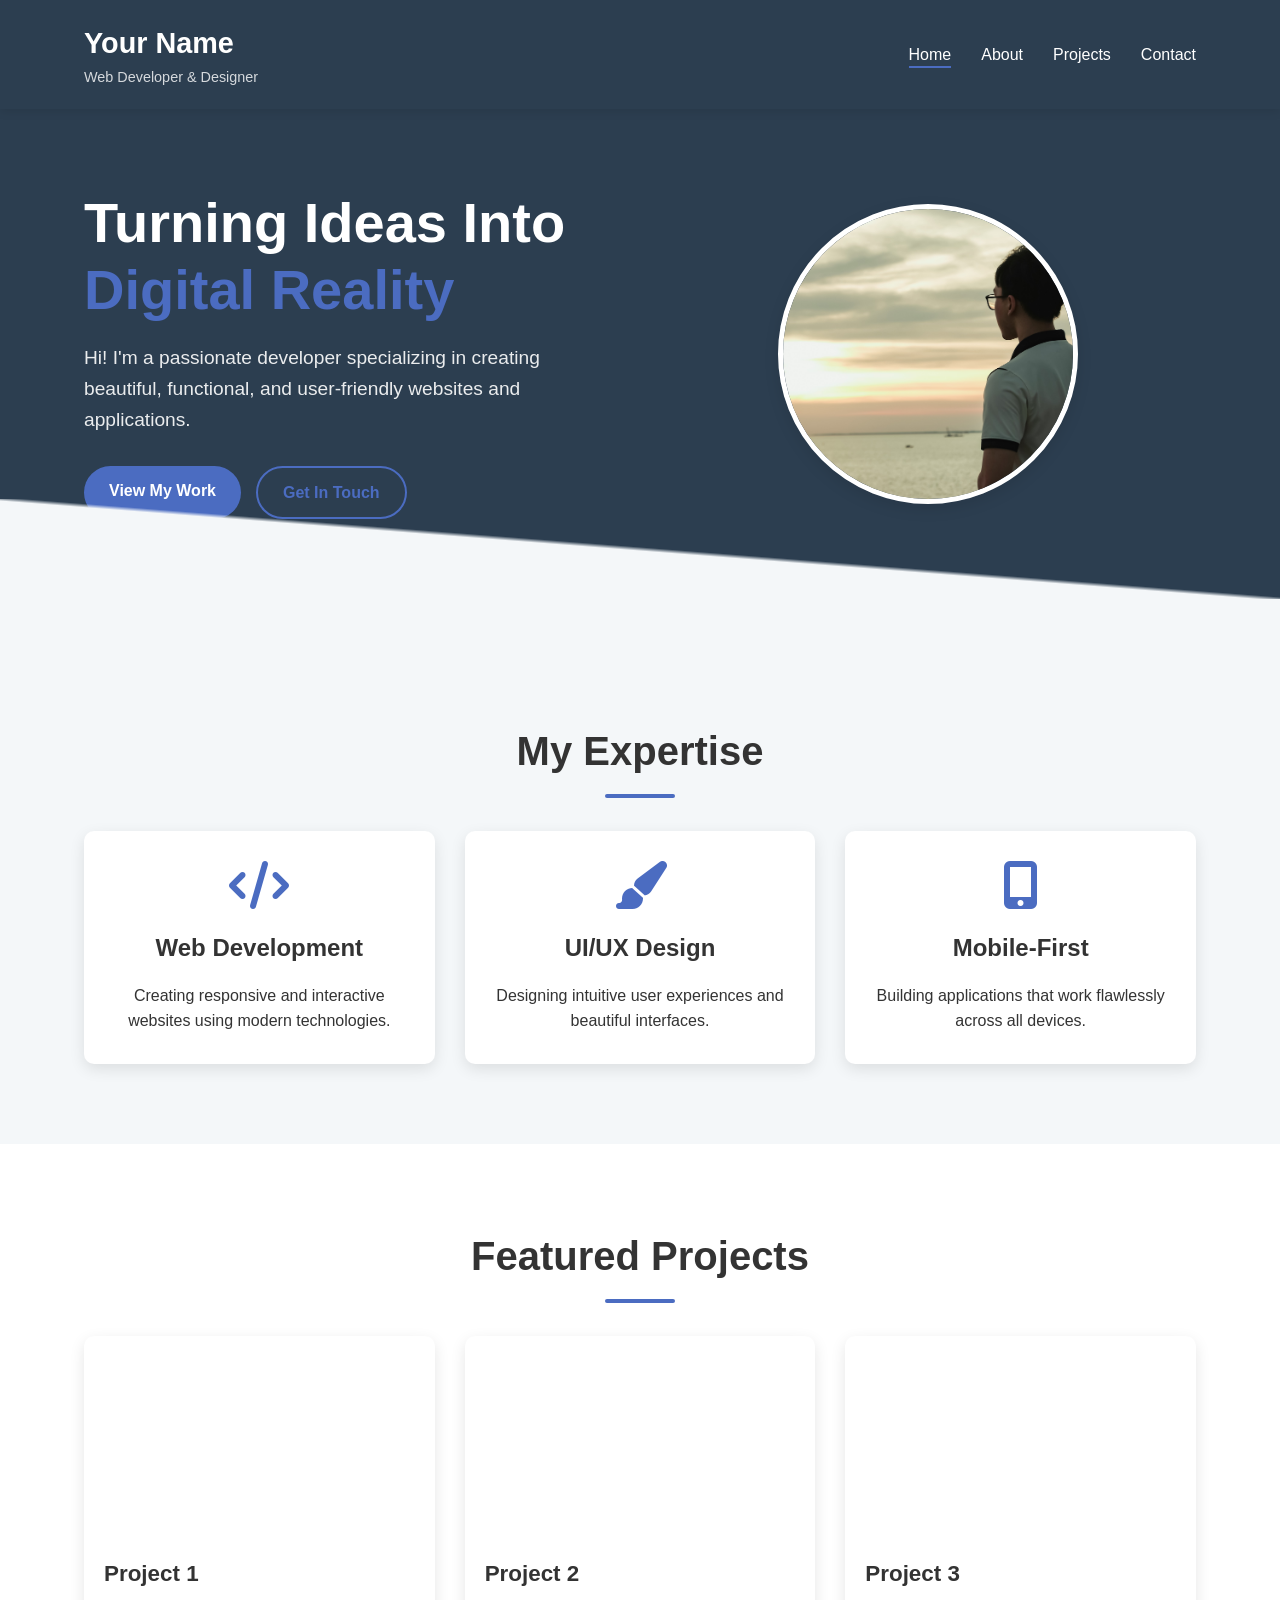
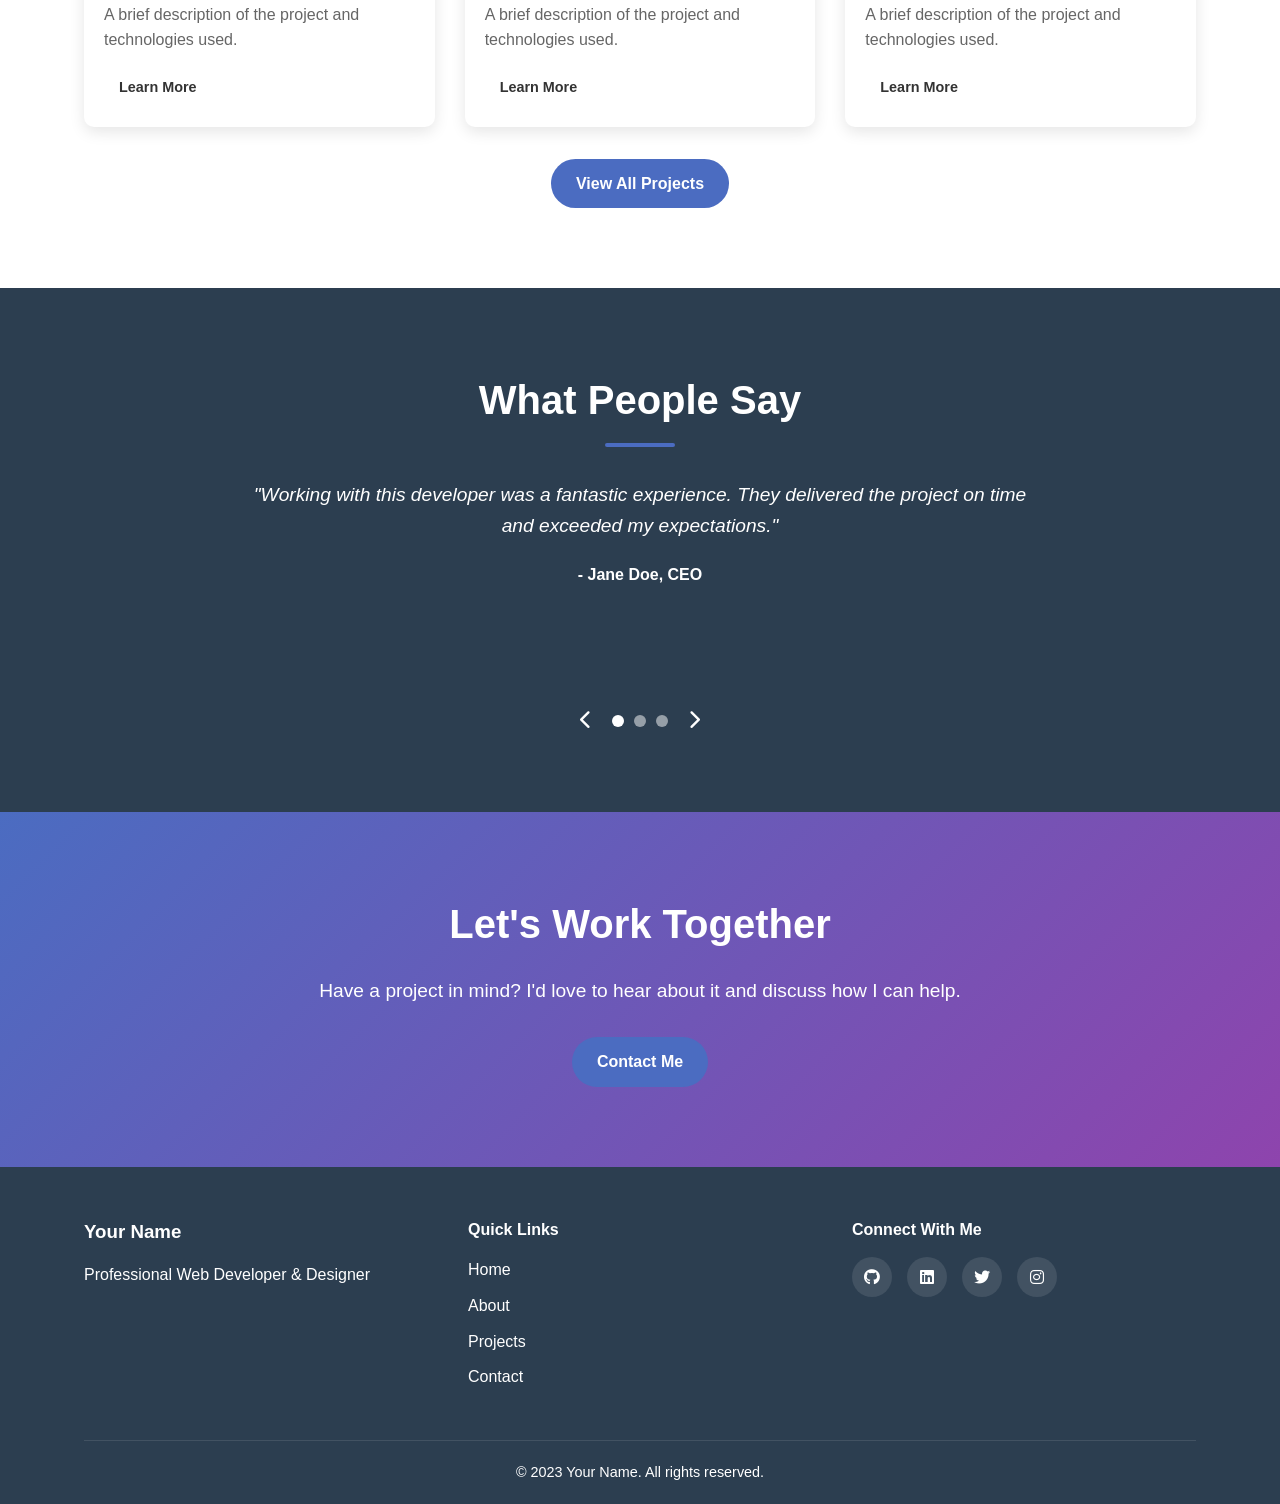
==== index.html @ fafadcd9 "push" ====
<!DOCTYPE html>
<html lang="en">
<head>
    <meta charset="UTF-8">
    <meta name="viewport" content="width=device-width, initial-scale=1.0">
    <title>Your Name - Professional Portfolio</title>
    <link rel="stylesheet" href="css/style.css">
    <link rel="stylesheet" href="https://cdnjs.cloudflare.com/ajax/libs/font-awesome/6.4.0/css/all.min.css">
    <meta name="description" content="Professional portfolio showcasing projects and skills">
</head>
<body>
    <header>
        <div class="container">
            <div class="header-content">
                <div class="logo">
                    <h1>Your Name</h1>
                    <p class="tagline">Web Developer & Designer</p>
                </div>
                <button id="toggle-menu" aria-label="Toggle navigation menu">
                    <i class="fas fa-bars"></i>
                </button>
                <nav id="menu">
                    <ul>
                        <li><a href="#" class="active">Home</a></li>
                        <li><a href="pages/about.html">About</a></li>
                        <li><a href="pages/projects.html">Projects</a></li>
                        <li><a href="pages/contact.html">Contact</a></li>
                    </ul>
                </nav>
            </div>
        </div>
    </header>
    
    <section class="hero">
        <div class="container">
            <div class="hero-content">
                <div class="hero-text">
                    <h2>Turning Ideas Into <span class="highlight">Digital Reality</span></h2>
                    <p>Hi! I'm a passionate developer specializing in creating beautiful, functional, and user-friendly websites and applications.</p>
                    <div class="cta-buttons">
                        <a href="pages/projects.html" class="btn btn-primary">View My Work</a>
                        <a href="pages/contact.html" class="btn btn-secondary">Get In Touch</a>
                    </div>
                </div>
                <div class="hero-image">
                    <img src="images/1.jpg" alt="Profile Picture" class="profile-img">
                </div>
            </div>
        </div>
    </section>

    <main>
        <section class="skills">
            <div class="container">
                <h2 class="section-title">My Expertise</h2>
                <div class="skills-container">
                    <div class="skill-card">
                        <i class="fas fa-code"></i>
                        <h3>Web Development</h3>
                        <p>Creating responsive and interactive websites using modern technologies.</p>
                    </div>
                    <div class="skill-card">
                        <i class="fas fa-paint-brush"></i>
                        <h3>UI/UX Design</h3>
                        <p>Designing intuitive user experiences and beautiful interfaces.</p>
                    </div>
                    <div class="skill-card">
                        <i class="fas fa-mobile-alt"></i>
                        <h3>Mobile-First</h3>
                        <p>Building applications that work flawlessly across all devices.</p>
                    </div>
                </div>
            </div>
        </section>

        <section class="featured-projects">
            <div class="container">
                <h2 class="section-title">Featured Projects</h2>
                <div class="project-grid">
                    <div class="project-card">
                        <div class="project-image" style="background-image: url('https://via.placeholder.com/600x400')"></div>
                        <div class="project-info">
                            <h3>Project 1</h3>
                            <p>A brief description of the project and technologies used.</p>
                            <a href="pages/projects.html" class="btn btn-small">Learn More</a>
                        </div>
                    </div>
                    <div class="project-card">
                        <div class="project-image" style="background-image: url('https://via.placeholder.com/600x400')"></div>
                        <div class="project-info">
                            <h3>Project 2</h3>
                            <p>A brief description of the project and technologies used.</p>
                            <a href="pages/projects.html" class="btn btn-small">Learn More</a>
                        </div>
                    </div>
                    <div class="project-card">
                        <div class="project-image" style="background-image: url('https://via.placeholder.com/600x400')"></div>
                        <div class="project-info">
                            <h3>Project 3</h3>
                            <p>A brief description of the project and technologies used.</p>
                            <a href="pages/projects.html" class="btn btn-small">Learn More</a>
                        </div>
                    </div>
                </div>
                <div class="center-button">
                    <a href="pages/projects.html" class="btn btn-primary">View All Projects</a>
                </div>
            </div>
        </section>

        <section class="testimonials">
            <div class="container">
                <h2 class="section-title">What People Say</h2>
                <div class="testimonial-carousel" id="testimonial-carousel">
                    <div class="testimonial active">
                        <p class="quote">"Working with this developer was a fantastic experience. They delivered the project on time and exceeded my expectations."</p>
                        <p class="author">- Jane Doe, CEO</p>
                    </div>
                    <div class="testimonial">
                        <p class="quote">"Incredibly talented and professional. I highly recommend their services for any web development needs."</p>
                        <p class="author">- John Smith, Project Manager</p>
                    </div>
                    <div class="testimonial">
                        <p class="quote">"The attention to detail and creative solutions provided were exactly what our project needed."</p>
                        <p class="author">- Emily Johnson, Designer</p>
                    </div>
                </div>
                <div class="carousel-controls">
                    <button id="prev" aria-label="Previous testimonial"><i class="fas fa-chevron-left"></i></button>
                    <div class="carousel-indicators">
                        <span class="indicator active"></span>
                        <span class="indicator"></span>
                        <span class="indicator"></span>
                    </div>
                    <button id="next" aria-label="Next testimonial"><i class="fas fa-chevron-right"></i></button>
                </div>
            </div>
        </section>

        <section class="contact-cta">
            <div class="container">
                <h2>Let's Work Together</h2>
                <p>Have a project in mind? I'd love to hear about it and discuss how I can help.</p>
                <a href="pages/contact.html" class="btn btn-primary">Contact Me</a>
            </div>
        </section>
    </main>

    <footer>
        <div class="container">
            <div class="footer-content">
                <div class="footer-info">
                    <h3>Your Name</h3>
                    <p>Professional Web Developer & Designer</p>
                </div>
                <div class="footer-links">
                    <h4>Quick Links</h4>
                    <ul>
                        <li><a href="#">Home</a></li>
                        <li><a href="pages/about.html">About</a></li>
                        <li><a href="pages/projects.html">Projects</a></li>
                        <li><a href="pages/contact.html">Contact</a></li>
                    </ul>
                </div>
                <div class="footer-social">
                    <h4>Connect With Me</h4>
                    <div class="social-icons">
                        <a href="#" aria-label="GitHub"><i class="fab fa-github"></i></a>
                        <a href="#" aria-label="LinkedIn"><i class="fab fa-linkedin"></i></a>
                        <a href="#" aria-label="Twitter"><i class="fab fa-twitter"></i></a>
                        <a href="#" aria-label="Instagram"><i class="fab fa-instagram"></i></a>
                    </div>
                </div>
            </div>
            <div class="copyright">
                <p>&copy; 2023 Your Name. All rights reserved.</p>
            </div>
        </div>
    </footer>

    <script src="js/main.js"></script>
</body>
</html>
---- css/style.css ----
/* Base Styles */
:root {
    --primary-color: #4b6cc1;
    --secondary-color: #2c3e50;
    --accent-color: #e74c3c;
    --light-color: #f4f7f9;
    --dark-color: #2c3e50;
    --text-color: #333333;
    --text-light: #ffffff;
    --shadow: 0 5px 15px rgba(0, 0, 0, 0.1);
    --transition: all 0.3s ease-in-out;
}

* {
    margin: 0;
    padding: 0;
    box-sizing: border-box;
}

body {
    font-family: 'Segoe UI', Tahoma, Geneva, Verdana, sans-serif;
    line-height: 1.6;
    color: var(--text-color);
    background-color: var(--light-color);
    overflow-x: hidden;
}

.container {
    width: 90%;
    max-width: 1200px;
    margin: 0 auto;
    padding: 0 20px;
}

a {
    text-decoration: none;
    color: inherit;
    transition: var(--transition);
}

ul {
    list-style: none;
}

img {
    max-width: 100%;
    height: auto;
}

.section-title {
    font-size: 2.5rem;
    text-align: center;
    margin-bottom: 3rem;
    position: relative;
}

.section-title::after {
    content: '';
    position: absolute;
    bottom: -15px;
    left: 50%;
    transform: translateX(-50%);
    width: 70px;
    height: 4px;
    background: var(--primary-color);
    border-radius: 2px;
}

.highlight {
    color: var(--primary-color);
}

/* Buttons */
.btn {
    display: inline-block;
    padding: 12px 25px;
    border-radius: 30px;
    font-weight: 600;
    transition: var(--transition);
    text-align: center;
    cursor: pointer;
    border: none;
}

.btn-primary {
    background-color: var(--primary-color);
    color: var(--text-light);
}

.btn-primary:hover {
    background-color: #3a58a7;
    transform: translateY(-3px);
    box-shadow: 0 10px 20px rgba(0, 0, 0, 0.15);
}

.btn-secondary {
    background-color: transparent;
    color: var(--primary-color);
    border: 2px solid var(--primary-color);
}

.btn-secondary:hover {
    background-color: var(--primary-color);
    color: var(--text-light);
    transform: translateY(-3px);
}

.btn-small {
    padding: 8px 15px;
    font-size: 0.9rem;
}

.center-button {
    text-align: center;
    margin-top: 2rem;
}

/* Header */
header {
    background: var(--secondary-color);
    color: var(--text-light);
    padding: 20px 0;
    position: sticky;
    top: 0;
    z-index: 1000;
    box-shadow: 0 2px 10px rgba(0, 0, 0, 0.1);
}

.header-content {
    display: flex;
    justify-content: space-between;
    align-items: center;
}

.logo h1 {
    font-size: 1.8rem;
    margin: 0;
}

.tagline {
    font-size: 0.9rem;
    opacity: 0.8;
}

#toggle-menu {
    display: none;
    background: transparent;
    border: none;
    color: var(--text-light);
    font-size: 1.5rem;
    cursor: pointer;
}

nav ul {
    display: flex;
}

nav ul li {
    margin-left: 30px;
}

nav ul li a {
    color: var(--text-light);
    font-weight: 500;
    position: relative;
    padding-bottom: 5px;
}

nav ul li a::after {
    content: '';
    position: absolute;
    bottom: 0;
    left: 0;
    width: 0;
    height: 2px;
    background: var(--primary-color);
    transition: var(--transition);
}

nav ul li a:hover::after,
nav ul li a.active::after {
    width: 100%;
}

/* Hero Section */
.hero {
    padding: 80px 0;
    background-color: var(--secondary-color);
    color: var(--text-light);
    position: relative;
}

.hero::before {
    content: '';
    position: absolute;
    bottom: 0;
    left: 0;
    width: 100%;
    height: 100px;
    background: linear-gradient(to top right, var(--light-color) 49%, transparent 51%);
}

.hero-content {
    display: flex;
    align-items: center;
    justify-content: space-between;
    gap: 40px;
}

.hero-text {
    flex: 1;
}

.hero-text h2 {
    font-size: 3.5rem;
    line-height: 1.2;
    margin-bottom: 20px;
}

.hero-text p {
    font-size: 1.2rem;
    margin-bottom: 30px;
    opacity: 0.9;
}

.cta-buttons {
    display: flex;
    gap: 15px;
}

.hero-image {
    flex: 1;
    display: flex;
    justify-content: center;
}

.profile-img {
    width: 300px;
    height: 300px;
    border-radius: 50%;
    border: 5px solid var(--text-light);
    object-fit: cover;
    box-shadow: var(--shadow);
    transition: var(--transition);
}

.profile-img:hover {
    transform: scale(1.05);
}

/* Skills Section */
.skills {
    padding: 120px 0 80px;
    background-color: var(--light-color);
}

.skills-container {
    display: grid;
    grid-template-columns: repeat(auto-fit, minmax(300px, 1fr));
    gap: 30px;
}

.skill-card {
    background: white;
    padding: 30px;
    border-radius: 10px;
    box-shadow: var(--shadow);
    text-align: center;
    transition: var(--transition);
}

.skill-card:hover {
    transform: translateY(-10px);
    box-shadow: 0 15px 30px rgba(0, 0, 0, 0.15);
}

.skill-card i {
    font-size: 3rem;
    color: var(--primary-color);
    margin-bottom: 20px;
}

.skill-card h3 {
    margin-bottom: 15px;
    font-size: 1.5rem;
}

/* Featured Projects Section */
.featured-projects {
    padding: 80px 0;
    background-color: #ffffff;
}

.project-grid {
    display: grid;
    grid-template-columns: repeat(auto-fit, minmax(320px, 1fr));
    gap: 30px;
    margin-bottom: 30px;
}

.project-card {
    background: white;
    border-radius: 10px;
    overflow: hidden;
    box-shadow: var(--shadow);
    transition: var(--transition);
}

.project-card:hover {
    transform: translateY(-10px);
    box-shadow: 0 15px 30px rgba(0, 0, 0, 0.15);
}

.project-image {
    height: 200px;
    background-size: cover;
    background-position: center;
    position: relative;
}

.project-info {
    padding: 20px;
}

.project-info h3 {
    margin-bottom: 10px;
    font-size: 1.4rem;
}

.project-info p {
    margin-bottom: 15px;
    color: #666;
}

/* Testimonials Section */
.testimonials {
    padding: 80px 0;
    background-color: var(--secondary-color);
    color: var(--text-light);
}

.testimonial-carousel {
    position: relative;
    max-width: 800px;
    margin: 0 auto;
    height: 200px;
}

.testimonial {
    text-align: center;
    position: absolute;
    top: 0;
    left: 0;
    width: 100%;
    opacity: 0;
    transform: translateX(50px);
    transition: all 0.5s ease;
}

.testimonial.active {
    opacity: 1;
    transform: translateX(0);
}

.quote {
    font-size: 1.2rem;
    font-style: italic;
    margin-bottom: 20px;
}

.author {
    font-weight: 600;
}

.carousel-controls {
    display: flex;
    justify-content: center;
    align-items: center;
    margin-top: 30px;
}

.carousel-controls button {
    background: transparent;
    border: none;
    color: var(--text-light);
    font-size: 1.2rem;
    cursor: pointer;
    transition: var(--transition);
}

.carousel-controls button:hover {
    color: var(--primary-color);
}

.carousel-indicators {
    display: flex;
    gap: 10px;
    margin: 0 20px;
}

.indicator {
    width: 12px;
    height: 12px;
    border-radius: 50%;
    background-color: rgba(255, 255, 255, 0.5);
    cursor: pointer;
    transition: var(--transition);
}

.indicator.active {
    background-color: var(--text-light);
}

/* Contact CTA Section */
.contact-cta {
    text-align: center;
    padding: 80px 0;
    background: linear-gradient(135deg, var(--primary-color), #8e44ad);
    color: var(--text-light);
}

.contact-cta h2 {
    font-size: 2.5rem;
    margin-bottom: 20px;
}

.contact-cta p {
    font-size: 1.2rem;
    max-width: 700px;
    margin: 0 auto 30px;
}

/* Footer */
footer {
    background: var(--dark-color);
    color: var(--text-light);
    padding: 50px 0 20px;
}

.footer-content {
    display: grid;
    grid-template-columns: repeat(auto-fit, minmax(200px, 1fr));
    gap: 40px;
    margin-bottom: 40px;
}

.footer-info h3 {
    margin-bottom: 15px;
}

.footer-links h4,
.footer-social h4 {
    margin-bottom: 15px;
}

.footer-links ul li {
    margin-bottom: 10px;
}

.footer-links ul li a:hover {
    color: var(--primary-color);
}

.social-icons {
    display: flex;
    gap: 15px;
}

.social-icons a {
    display: inline-flex;
    align-items: center;
    justify-content: center;
    width: 40px;
    height: 40px;
    border-radius: 50%;
    background: rgba(255, 255, 255, 0.1);
    transition: var(--transition);
}

.social-icons a:hover {
    background: var(--primary-color);
    transform: translateY(-5px);
}

.copyright {
    text-align: center;
    padding-top: 20px;
    border-top: 1px solid rgba(255, 255, 255, 0.1);
    font-size: 0.9rem;
}

/* Media Queries */
@media (max-width: 992px) {
    .hero-text h2 {
        font-size: 2.8rem;
    }
    .profile-img {
        width: 250px;
        height: 250px;
    }
}

@media (max-width: 768px) {
    .hero-content {
        flex-direction: column-reverse;
        text-align: center;
    }
    
    .cta-buttons {
        justify-content: center;
    }
    
    .hero-text h2 {
        font-size: 2.5rem;
    }
    
    #toggle-menu {
        display: block;
    }
    
    nav {
        position: absolute;
        top: 100%;
        left: 0;
        width: 100%;
        background: var(--secondary-color);
        padding: 0;
        max-height: 0;
        overflow: hidden;
        transition: max-height 0.3s ease;
    }
    
    nav.active {
        max-height: 300px;
    }
    
    nav ul {
        flex-direction: column;
        padding: 20px;
    }
    
    nav ul li {
        margin: 10px 0;
    }
    
    .testimonial-carousel {
        height: 250px;
    }
}

@media (max-width: 576px) {
    .section-title {
        font-size: 2rem;
    }
    
    .hero-text h2 {
        font-size: 2rem;
    }
    
    .btn {
        padding: 10px 20px;
    }
    
    .footer-content {
        grid-template-columns: 1fr;
        text-align: center;
    }
    
    .social-icons {
        justify-content: center;
    }
}
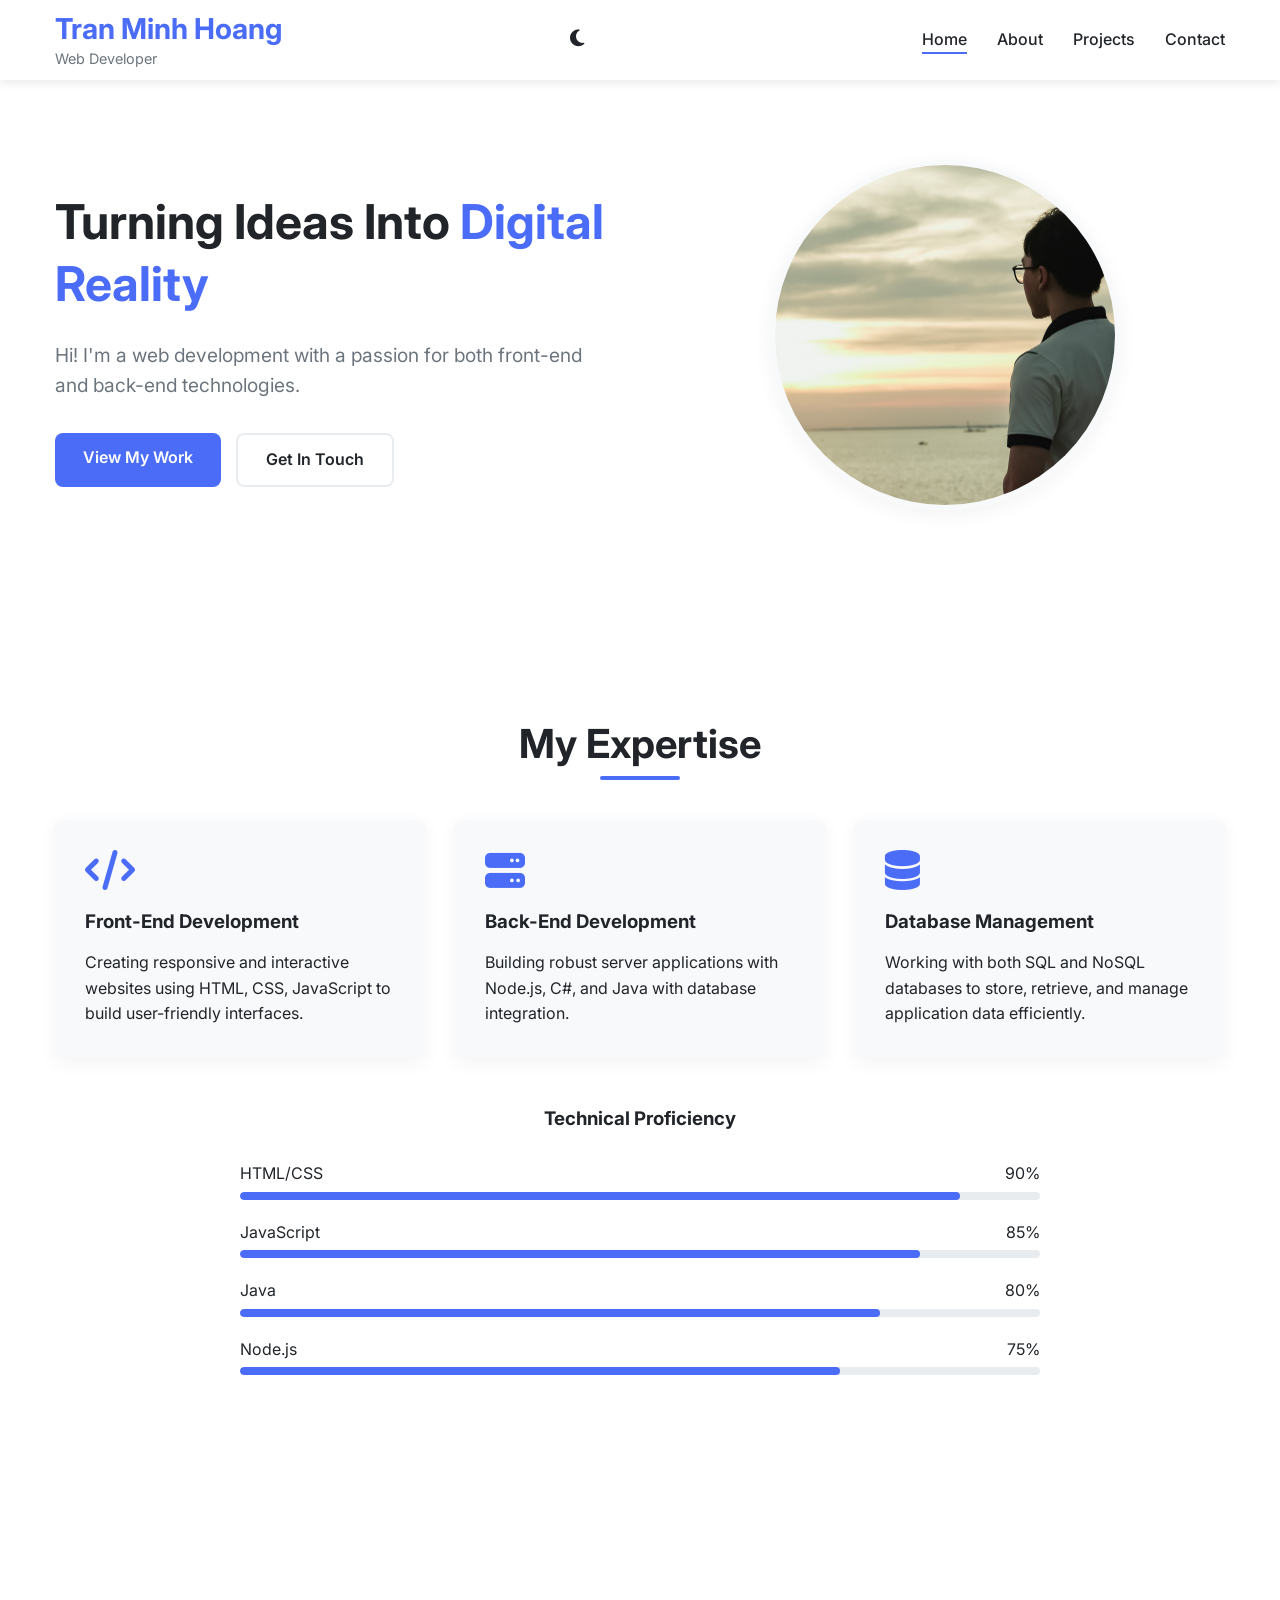
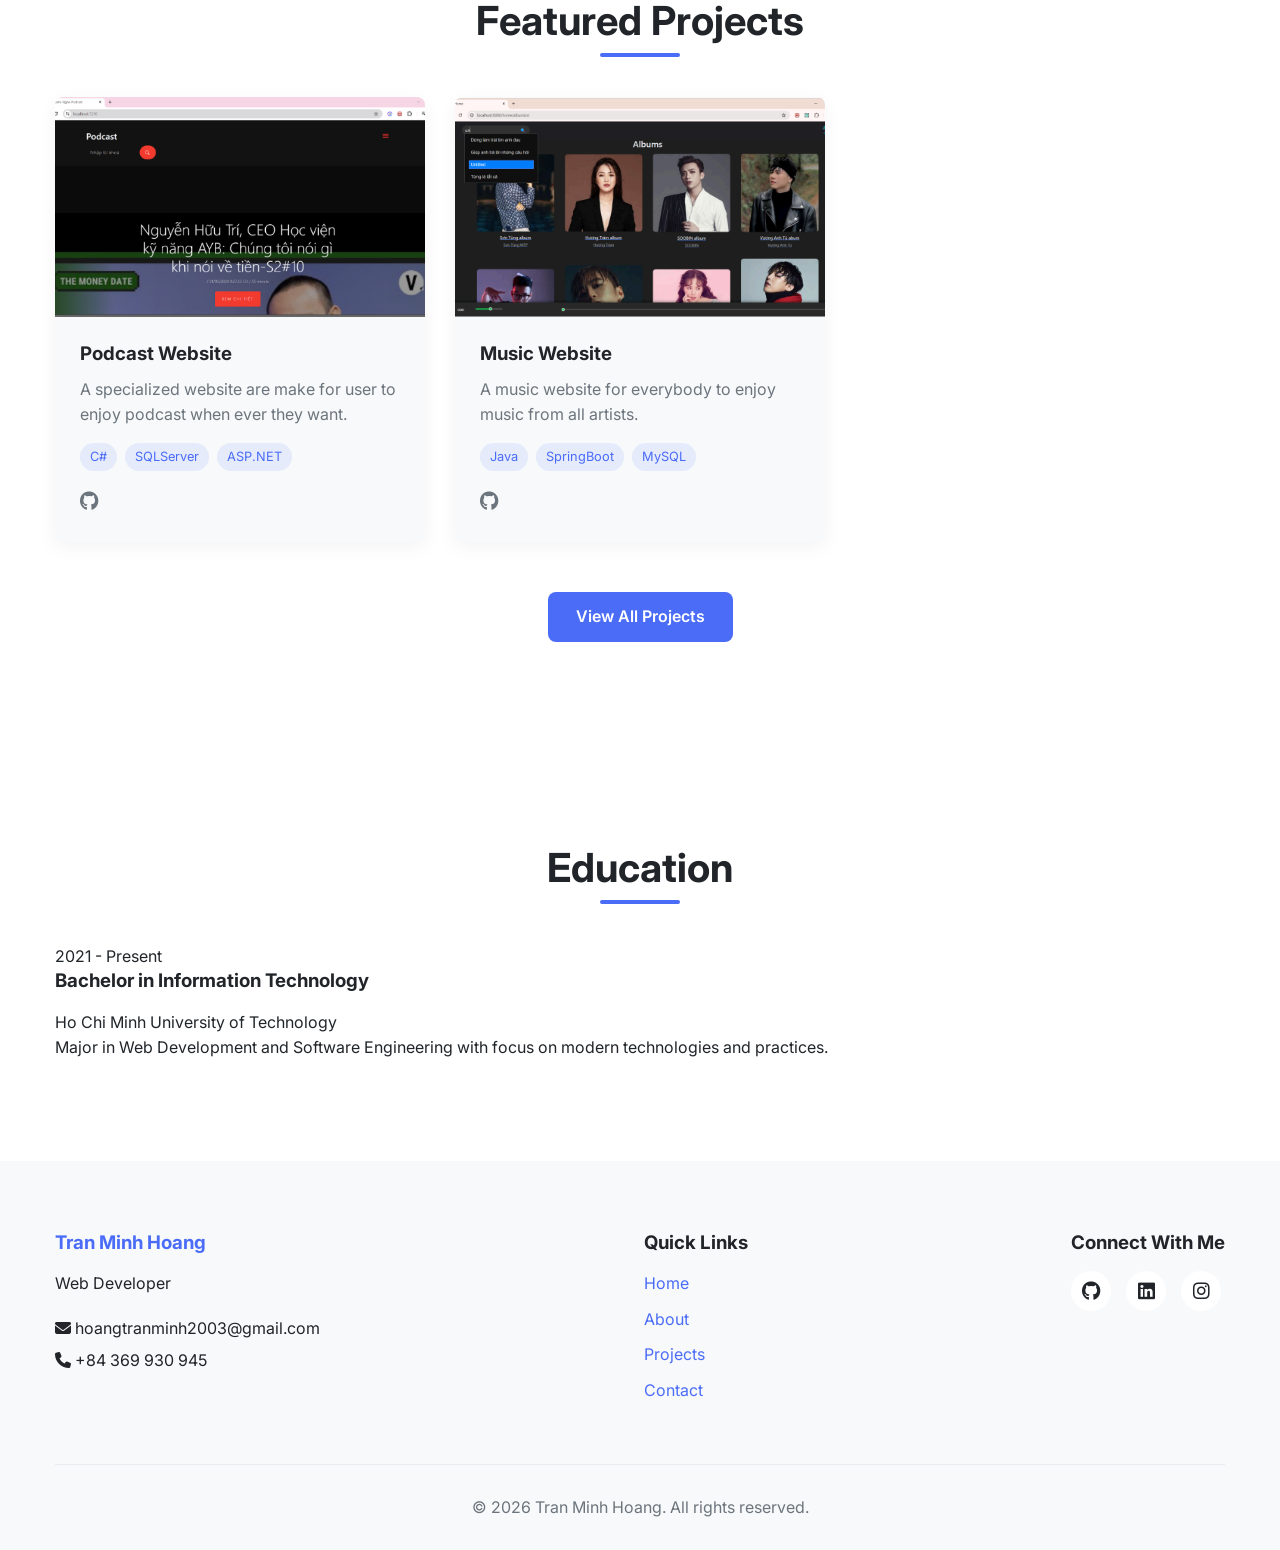
==== commit 1cd99b89: "update UI UX" ====
--- a/index.html
+++ b/index.html
@@ -3,18 +3,35 @@
 <head>
     <meta charset="UTF-8">
     <meta name="viewport" content="width=device-width, initial-scale=1.0">
-    <title>Your Name - Professional Portfolio</title>
+    <meta name="description" content="Tran Minh Hoang - Student Web Developer Portfolio showcasing frontend and backend development skills">
+    <title>Tran Minh Hoang - Portfolio</title>
     <link rel="stylesheet" href="css/style.css">
     <link rel="stylesheet" href="https://cdnjs.cloudflare.com/ajax/libs/font-awesome/6.4.0/css/all.min.css">
-    <meta name="description" content="Professional portfolio showcasing projects and skills">
+    <link href="https://unpkg.com/aos@2.3.1/dist/aos.css" rel="stylesheet">
+    <link rel="preconnect" href="https://fonts.googleapis.com">
+    <link rel="preconnect" href="https://fonts.gstatic.com" crossorigin>
+    <link href="https://fonts.googleapis.com/css2?family=Inter:wght@400;500;600;700&display=swap" rel="stylesheet">
+    <link rel="icon" href="images/favicon.ico" type="image/x-icon">
+    <script src="https://unpkg.com/aos@2.3.1/dist/aos.js"></script>
 </head>
 <body>
+    <div id="page-loader">
+        <div class="loader-content">
+            <div class="spinner"></div>
+            <p>Loading<span class="dot-animation">...</span></p>
+        </div>
+    </div>
     <header>
         <div class="container">
             <div class="header-content">
                 <div class="logo">
-                    <h1>Your Name</h1>
-                    <p class="tagline">Web Developer & Designer</p>
+                    <h1>Tran Minh Hoang</h1>
+                    <p class="tagline">Web Developer</p>
+                </div>
+                <div class="theme-toggle">
+                    <button id="theme-switch" aria-label="Toggle dark mode">
+                        <i class="fas fa-moon"></i>
+                    </button>
                 </div>
                 <button id="toggle-menu" aria-label="Toggle navigation menu">
                     <i class="fas fa-bars"></i>
@@ -36,7 +53,7 @@
             <div class="hero-content">
                 <div class="hero-text">
                     <h2>Turning Ideas Into <span class="highlight">Digital Reality</span></h2>
-                    <p>Hi! I'm a passionate developer specializing in creating beautiful, functional, and user-friendly websites and applications.</p>
+                    <p>Hi! I'm a web development with a passion for both front-end and back-end technologies.</p>
                     <div class="cta-buttons">
                         <a href="pages/projects.html" class="btn btn-primary">View My Work</a>
                         <a href="pages/contact.html" class="btn btn-secondary">Get In Touch</a>
@@ -52,132 +69,164 @@
     <main>
         <section class="skills">
             <div class="container">
-                <h2 class="section-title">My Expertise</h2>
+                <h2 class="section-title" data-aos="fade-up">My Expertise</h2>
                 <div class="skills-container">
-                    <div class="skill-card">
+                    <div class="skill-card" data-aos="fade-up" data-aos-delay="100">
                         <i class="fas fa-code"></i>
-                        <h3>Web Development</h3>
-                        <p>Creating responsive and interactive websites using modern technologies.</p>
-                    </div>
-                    <div class="skill-card">
-                        <i class="fas fa-paint-brush"></i>
-                        <h3>UI/UX Design</h3>
-                        <p>Designing intuitive user experiences and beautiful interfaces.</p>
-                    </div>
-                    <div class="skill-card">
-                        <i class="fas fa-mobile-alt"></i>
-                        <h3>Mobile-First</h3>
-                        <p>Building applications that work flawlessly across all devices.</p>
+                        <h3>Front-End Development</h3>
+                        <p>Creating responsive and interactive websites using HTML, CSS, JavaScript to build user-friendly interfaces.</p>
+                    </div>
+                    <div class="skill-card" data-aos="fade-up" data-aos-delay="200">
+                        <i class="fas fa-server"></i>
+                        <h3>Back-End Development</h3>
+                        <p>Building robust server applications with Node.js, C#, and Java with database integration.</p>
+                    </div>
+                    <div class="skill-card" data-aos="fade-up" data-aos-delay="300">
+                        <i class="fas fa-database"></i>
+                        <h3>Database Management</h3>
+                        <p>Working with both SQL and NoSQL databases to store, retrieve, and manage application data efficiently.</p>
+                    </div>
+                </div>
+                <div class="technical-skills" data-aos="fade-up">
+                    <h3>Technical Proficiency</h3>
+                    <div class="skill-bar">
+                        <div class="skill-info">
+                            <span>HTML/CSS</span>
+                            <span>90%</span>
+                        </div>
+                        <div class="skill-progress">
+                            <div class="skill-progress-bar" data-width="90"></div>
+                        </div>
+                    </div>
+                    <div class="skill-bar">
+                        <div class="skill-info">
+                            <span>JavaScript</span>
+                            <span>85%</span>
+                        </div>
+                        <div class="skill-progress">
+                            <div class="skill-progress-bar" data-width="85"></div>
+                        </div>
+                    </div>
+                    <div class="skill-bar">
+                        <div class="skill-info">
+                            <span>Java</span>
+                            <span>80%</span>
+                        </div>
+                        <div class="skill-progress">
+                            <div class="skill-progress-bar" data-width="80"></div>
+                        </div>
+                    </div>
+                    <div class="skill-bar">
+                        <div class="skill-info">
+                            <span>Node.js</span>
+                            <span>75%</span>
+                        </div>
+                        <div class="skill-progress">
+                            <div class="skill-progress-bar" data-width="75"></div>
+                        </div>
                     </div>
                 </div>
             </div>
         </section>
 
-        <section class="featured-projects">
+        <section id="projects" class="featured-projects">
             <div class="container">
-                <h2 class="section-title">Featured Projects</h2>
+                <h2 class="section-title" data-aos="fade-up">Featured Projects</h2>
                 <div class="project-grid">
-                    <div class="project-card">
-                        <div class="project-image" style="background-image: url('https://via.placeholder.com/600x400')"></div>
+                    <div class="project-card" data-aos="fade-up" data-aos-delay="100">
+                        <div class="project-image" style="background-image: url('images/project1.jpg')"></div>
                         <div class="project-info">
-                            <h3>Project 1</h3>
-                            <p>A brief description of the project and technologies used.</p>
-                            <a href="pages/projects.html" class="btn btn-small">Learn More</a>
-                        </div>
-                    </div>
-                    <div class="project-card">
-                        <div class="project-image" style="background-image: url('https://via.placeholder.com/600x400')"></div>
+                            <h3>Podcast Website</h3>
+                            <p>A specialized website are make for user to enjoy podcast when ever they want.</p>
+                            <div class="project-tags">
+                                <span class="tag">C#</span>
+                                <span class="tag">SQLServer</span>
+                                <span class="tag">ASP.NET</span>
+                            </div>
+                            <div class="project-links">
+                                <a href="https://github.com/HoangNhism/PodcastWebsite" target="_blank" rel="noopener" aria-label="GitHub repository"><i class="fab fa-github"></i></a>
+                            </div>
+                        </div>
+                    </div>
+                    <div class="project-card" data-aos="fade-up" data-aos-delay="200">
+                        <div class="project-image" style="background-image: url('images/project2.jpg')"></div>
                         <div class="project-info">
-                            <h3>Project 2</h3>
-                            <p>A brief description of the project and technologies used.</p>
-                            <a href="pages/projects.html" class="btn btn-small">Learn More</a>
-                        </div>
-                    </div>
-                    <div class="project-card">
-                        <div class="project-image" style="background-image: url('https://via.placeholder.com/600x400')"></div>
-                        <div class="project-info">
-                            <h3>Project 3</h3>
-                            <p>A brief description of the project and technologies used.</p>
-                            <a href="pages/projects.html" class="btn btn-small">Learn More</a>
-                        </div>
-                    </div>
-                </div>
-                <div class="center-button">
+                            <h3>Music Website</h3>
+                            <p>A music website for everybody to enjoy music from all artists.</p>
+                            <div class="project-tags">
+                                <span class="tag">Java</span>
+                                <span class="tag">SpringBoot</span>
+                                <span class="tag">MySQL</span>
+                            </div>
+                            <div class="project-links">
+                                <a href="https://github.com/HoangNhism/MusicWebsite" target="_blank" rel="noopener" aria-label="GitHub repository"><i class="fab fa-github"></i></a>
+                            </div>
+                        </div>
+                    </div>
+                </div>
+                <div class="center-button" data-aos="fade-up">
                     <a href="pages/projects.html" class="btn btn-primary">View All Projects</a>
                 </div>
             </div>
         </section>
-
-        <section class="testimonials">
+        
+        <section class="education">
             <div class="container">
-                <h2 class="section-title">What People Say</h2>
-                <div class="testimonial-carousel" id="testimonial-carousel">
-                    <div class="testimonial active">
-                        <p class="quote">"Working with this developer was a fantastic experience. They delivered the project on time and exceeded my expectations."</p>
-                        <p class="author">- Jane Doe, CEO</p>
-                    </div>
-                    <div class="testimonial">
-                        <p class="quote">"Incredibly talented and professional. I highly recommend their services for any web development needs."</p>
-                        <p class="author">- John Smith, Project Manager</p>
-                    </div>
-                    <div class="testimonial">
-                        <p class="quote">"The attention to detail and creative solutions provided were exactly what our project needed."</p>
-                        <p class="author">- Emily Johnson, Designer</p>
-                    </div>
-                </div>
-                <div class="carousel-controls">
-                    <button id="prev" aria-label="Previous testimonial"><i class="fas fa-chevron-left"></i></button>
-                    <div class="carousel-indicators">
-                        <span class="indicator active"></span>
-                        <span class="indicator"></span>
-                        <span class="indicator"></span>
-                    </div>
-                    <button id="next" aria-label="Next testimonial"><i class="fas fa-chevron-right"></i></button>
-                </div>
-            </div>
-        </section>
-
-        <section class="contact-cta">
-            <div class="container">
-                <h2>Let's Work Together</h2>
-                <p>Have a project in mind? I'd love to hear about it and discuss how I can help.</p>
-                <a href="pages/contact.html" class="btn btn-primary">Contact Me</a>
+                <h2 class="section-title" data-aos="fade-up">Education</h2>
+                <div class="education-item" data-aos="fade-up">
+                    <div class="education-year">2021 - Present</div>
+                    <div class="education-content">
+                        <h3>Bachelor in Information Technology</h3>
+                        <p class="education-institution">Ho Chi Minh University of Technology</p>
+                        <p>Major in Web Development and Software Engineering with focus on modern technologies and practices.</p>
+                    </div>
+                </div>
             </div>
         </section>
     </main>
-
+    
     <footer>
         <div class="container">
             <div class="footer-content">
                 <div class="footer-info">
-                    <h3>Your Name</h3>
-                    <p>Professional Web Developer & Designer</p>
-                </div>
+                    <h3>Tran Minh Hoang</h3>
+                    <p>Web Developer</p>
+                    <p class="footer-contact">
+                        <i class="fas fa-envelope"></i> hoangtranminh2003@gmail.com<br>
+                        <i class="fas fa-phone"></i> +84 369 930 945
+                    </p>
+                </div>
+                
                 <div class="footer-links">
-                    <h4>Quick Links</h4>
+                    <h3>Quick Links</h3>
                     <ul>
-                        <li><a href="#">Home</a></li>
+                        <li><a href="index.html">Home</a></li>
                         <li><a href="pages/about.html">About</a></li>
                         <li><a href="pages/projects.html">Projects</a></li>
                         <li><a href="pages/contact.html">Contact</a></li>
                     </ul>
                 </div>
+                
                 <div class="footer-social">
-                    <h4>Connect With Me</h4>
+                    <h3>Connect With Me</h3>
                     <div class="social-icons">
-                        <a href="#" aria-label="GitHub"><i class="fab fa-github"></i></a>
-                        <a href="#" aria-label="LinkedIn"><i class="fab fa-linkedin"></i></a>
-                        <a href="#" aria-label="Twitter"><i class="fab fa-twitter"></i></a>
-                        <a href="#" aria-label="Instagram"><i class="fab fa-instagram"></i></a>
-                    </div>
-                </div>
-            </div>
+                        <a href="https://github.com/HoangNhism" target="_blank" rel="noopener" aria-label="GitHub"><i class="fab fa-github"></i></a>
+                        <a href="https://www.linkedin.com/in/tran-minhhoang/" target="_blank" rel="noopener" aria-label="LinkedIn"><i class="fab fa-linkedin"></i></a>
+                        <a href="https://www.instagram.com/hoangnhism/?hl=en" target="_blank" rel="noopener" aria-label="Instagram"><i class="fab fa-instagram"></i></a>
+                    </div>
+                </div>
+            </div>
+            
             <div class="copyright">
-                <p>&copy; 2023 Your Name. All rights reserved.</p>
+                <p>&copy; <span id="current-year">2025</span> Tran Minh Hoang. All rights reserved.</p>
             </div>
         </div>
     </footer>
-
+    
+    <button id="back-to-top" aria-label="Back to top">
+        <i class="fas fa-arrow-up"></i>
+    </button>
+    
     <script src="js/main.js"></script>
 </body>
 </html>
--- a/css/style.css
+++ b/css/style.css
@@ -1,572 +1,1176 @@
+:root {
+  /* Color Scheme */
+  --primary-color: #4a6cf7;
+  --secondary-color: #6c757d;
+  --background-color: #ffffff;
+  --surface-color: #f8f9fa;
+  --text-color: #212529;
+  --text-muted: #6c757d;
+  --border-color: #e9ecef;
+  --accent-color: #ff6b6b;
+  --success-color: #28a745;
+  
+  /* Typography */
+  --font-family: 'Inter', sans-serif;
+  --heading-font-weight: 700;
+  
+  /* Spacing */
+  --section-padding: 100px 0;
+  --container-padding: 0 15px;
+  
+  /* Transitions */
+  --transition-fast: 0.3s;
+  --transition-medium: 0.5s;
+  
+  /* Border Radius */
+  --border-radius-small: 4px;
+  --border-radius-medium: 8px;
+  --border-radius-large: 16px;
+  
+  /* Box Shadow */
+  --box-shadow: 0 5px 20px rgba(0, 0, 0, 0.05);
+  --box-shadow-hover: 0 10px 30px rgba(0, 0, 0, 0.1);
+}
+
+/* Dark Theme Variables */
+.dark-theme {
+  --background-color: #121212;
+  --surface-color: #1e1e1e;
+  --text-color: #f8f9fa;
+  --text-muted: #adb5bd;
+  --border-color: #2d2d2d;
+  --box-shadow: 0 5px 20px rgba(0, 0, 0, 0.2);
+  --box-shadow-hover: 0 10px 30px rgba(0, 0, 0, 0.3);
+}
+
 /* Base Styles */
-:root {
-    --primary-color: #4b6cc1;
-    --secondary-color: #2c3e50;
-    --accent-color: #e74c3c;
-    --light-color: #f4f7f9;
-    --dark-color: #2c3e50;
-    --text-color: #333333;
-    --text-light: #ffffff;
-    --shadow: 0 5px 15px rgba(0, 0, 0, 0.1);
-    --transition: all 0.3s ease-in-out;
-}
-
 * {
-    margin: 0;
-    padding: 0;
-    box-sizing: border-box;
+  margin: 0;
+  padding: 0;
+  box-sizing: border-box;
+}
+
+html {
+  scroll-behavior: smooth;
 }
 
 body {
-    font-family: 'Segoe UI', Tahoma, Geneva, Verdana, sans-serif;
-    line-height: 1.6;
-    color: var(--text-color);
-    background-color: var(--light-color);
-    overflow-x: hidden;
+  font-family: var(--font-family);
+  color: var(--text-color);
+  background-color: var(--background-color);
+  line-height: 1.6;
+  transition: background-color var(--transition-medium);
+}
+
+h1, h2, h3, h4, h5, h6 {
+  font-weight: var(--heading-font-weight);
+  line-height: 1.3;
+  margin-bottom: 1rem;
+}
+
+a {
+  text-decoration: none;
+  color: var(--primary-color);
+  transition: color var(--transition-fast);
+}
+
+a:hover {
+  color: #3a57d0;
+}
+
+img {
+  max-width: 100%;
+  height: auto;
+}
+
+ul {
+  list-style: none;
 }
 
 .container {
-    width: 90%;
-    max-width: 1200px;
-    margin: 0 auto;
-    padding: 0 20px;
-}
-
-a {
-    text-decoration: none;
-    color: inherit;
-    transition: var(--transition);
-}
-
-ul {
-    list-style: none;
-}
-
-img {
-    max-width: 100%;
-    height: auto;
-}
-
-.section-title {
-    font-size: 2.5rem;
-    text-align: center;
-    margin-bottom: 3rem;
-    position: relative;
-}
-
-.section-title::after {
-    content: '';
-    position: absolute;
-    bottom: -15px;
-    left: 50%;
-    transform: translateX(-50%);
-    width: 70px;
-    height: 4px;
-    background: var(--primary-color);
-    border-radius: 2px;
-}
-
-.highlight {
-    color: var(--primary-color);
-}
-
-/* Buttons */
-.btn {
-    display: inline-block;
-    padding: 12px 25px;
-    border-radius: 30px;
-    font-weight: 600;
-    transition: var(--transition);
-    text-align: center;
-    cursor: pointer;
-    border: none;
-}
-
-.btn-primary {
-    background-color: var(--primary-color);
-    color: var(--text-light);
-}
-
-.btn-primary:hover {
-    background-color: #3a58a7;
-    transform: translateY(-3px);
-    box-shadow: 0 10px 20px rgba(0, 0, 0, 0.15);
-}
-
-.btn-secondary {
-    background-color: transparent;
-    color: var(--primary-color);
-    border: 2px solid var(--primary-color);
-}
-
-.btn-secondary:hover {
-    background-color: var(--primary-color);
-    color: var(--text-light);
-    transform: translateY(-3px);
-}
-
-.btn-small {
-    padding: 8px 15px;
-    font-size: 0.9rem;
-}
-
-.center-button {
-    text-align: center;
-    margin-top: 2rem;
-}
-
-/* Header */
+  max-width: 1200px;
+  margin: 0 auto;
+  padding: var(--container-padding);
+}
+
+/* Loading Animation */
+#page-loader {
+  position: fixed;
+  top: 0;
+  left: 0;
+  width: 100%;
+  height: 100%;
+  background-color: var(--background-color);
+  z-index: 9999;
+  display: flex;
+  justify-content: center;
+  align-items: center;
+  transition: opacity var(--transition-medium);
+}
+
+#page-loader.fade-out {
+  opacity: 0;
+}
+
+.loader-content {
+  text-align: center;
+}
+
+.spinner {
+  width: 40px;
+  height: 40px;
+  margin: 0 auto 20px;
+  border: 4px solid rgba(0, 0, 0, 0.1);
+  border-left-color: var(--primary-color);
+  border-radius: 50%;
+  animation: spin 1s linear infinite;
+}
+
+.dark-theme .spinner {
+  border: 4px solid rgba(255, 255, 255, 0.1);
+  border-left-color: var(--primary-color);
+}
+
+@keyframes spin {
+  0% { transform: rotate(0deg); }
+  100% { transform: rotate(360deg); }
+}
+
+.dot-animation {
+  display: inline-block;
+  animation: dots 1.5s infinite;
+}
+
+@keyframes dots {
+  0%, 20% { content: '.'; }
+  40% { content: '..'; }
+  60%, 100% { content: '...'; }
+}
+
+/* Header Styles */
 header {
-    background: var(--secondary-color);
-    color: var(--text-light);
-    padding: 20px 0;
-    position: sticky;
-    top: 0;
-    z-index: 1000;
-    box-shadow: 0 2px 10px rgba(0, 0, 0, 0.1);
+  position: fixed;
+  top: 0;
+  left: 0;
+  width: 100%;
+  background-color: var(--background-color);
+  box-shadow: 0 2px 10px rgba(0, 0, 0, 0.1);
+  z-index: 1000;
+  transition: background-color var(--transition-medium);
 }
 
 .header-content {
-    display: flex;
-    justify-content: space-between;
-    align-items: center;
+  display: flex;
+  justify-content: space-between;
+  align-items: center;
+  height: 80px;
 }
 
 .logo h1 {
-    font-size: 1.8rem;
-    margin: 0;
-}
-
-.tagline {
-    font-size: 0.9rem;
-    opacity: 0.8;
+  font-size: 1.8rem;
+  margin-bottom: 0;
+  color: var(--primary-color);
+}
+
+.logo .tagline {
+  font-size: 0.9rem;
+  color: var(--text-muted);
+  margin: 0;
+}
+
+.theme-toggle {
+  margin-right: 20px;
+}
+
+#theme-switch {
+  background: transparent;
+  border: none;
+  color: var(--text-color);
+  font-size: 1.2rem;
+  cursor: pointer;
+  transition: transform var(--transition-fast);
+}
+
+#theme-switch:hover {
+  transform: rotate(30deg);
 }
 
 #toggle-menu {
-    display: none;
-    background: transparent;
-    border: none;
-    color: var(--text-light);
-    font-size: 1.5rem;
-    cursor: pointer;
+  display: none;
+  background: transparent;
+  border: none;
+  color: var(--text-color);
+  font-size: 1.5rem;
+  cursor: pointer;
 }
 
 nav ul {
-    display: flex;
+  display: flex;
 }
 
 nav ul li {
-    margin-left: 30px;
+  margin-left: 30px;
 }
 
 nav ul li a {
-    color: var(--text-light);
-    font-weight: 500;
-    position: relative;
-    padding-bottom: 5px;
+  color: var(--text-color);
+  font-weight: 500;
+  position: relative;
 }
 
 nav ul li a::after {
-    content: '';
-    position: absolute;
-    bottom: 0;
-    left: 0;
-    width: 0;
-    height: 2px;
-    background: var(--primary-color);
-    transition: var(--transition);
+  content: '';
+  position: absolute;
+  bottom: -5px;
+  left: 0;
+  width: 0;
+  height: 2px;
+  background-color: var(--primary-color);
+  transition: width var(--transition-fast);
 }
 
 nav ul li a:hover::after,
 nav ul li a.active::after {
-    width: 100%;
+  width: 100%;
 }
 
 /* Hero Section */
 .hero {
-    padding: 80px 0;
-    background-color: var(--secondary-color);
-    color: var(--text-light);
-    position: relative;
-}
-
-.hero::before {
-    content: '';
+  padding-top: 160px;
+  padding-bottom: 100px;
+  overflow: hidden;
+}
+
+.hero-content {
+  display: flex;
+  align-items: center;
+  gap: 50px;
+}
+
+.hero-text {
+  flex: 1;
+}
+
+.hero-text h2 {
+  font-size: 3rem;
+  margin-bottom: 1.5rem;
+}
+
+.hero-text p {
+  font-size: 1.2rem;
+  color: var(--text-muted);
+  margin-bottom: 2rem;
+}
+
+.highlight {
+  color: var(--primary-color);
+}
+
+.cta-buttons {
+  display: flex;
+  gap: 15px;
+}
+
+.hero-image {
+  flex: 1;
+  text-align: center;
+}
+
+.profile-img {
+  width: 350px;
+  height: 350px;
+  object-fit: cover;
+  border-radius: 50%;
+  box-shadow: var(--box-shadow);
+  border: 5px solid var(--surface-color);
+  transition: transform var(--transition-medium);
+}
+
+.profile-img:hover {
+  transform: scale(1.05);
+}
+
+/* Button Styles */
+.btn {
+  display: inline-block;
+  padding: 12px 28px;
+  border-radius: var(--border-radius-medium);
+  font-weight: 600;
+  text-align: center;
+  cursor: pointer;
+  transition: all var(--transition-fast);
+}
+
+.btn-primary {
+  background-color: var(--primary-color);
+  color: white;
+}
+
+.btn-primary:hover {
+  background-color: #3a57d0;
+  color: white;
+  transform: translateY(-3px);
+}
+
+.btn-secondary {
+  background-color: transparent;
+  color: var(--text-color);
+  border: 2px solid var(--border-color);
+}
+
+.btn-secondary:hover {
+  background-color: var(--surface-color);
+  color: var(--text-color);
+  transform: translateY(-3px);
+}
+
+.btn-small {
+  padding: 8px 16px;
+  font-size: 0.9rem;
+}
+
+/* Section Styles */
+section {
+  padding: var(--section-padding);
+}
+
+.section-title {
+  font-size: 2.5rem;
+  text-align: center;
+  margin-bottom: 50px;
+  position: relative;
+}
+
+.section-title::after {
+  content: '';
+  position: absolute;
+  bottom: -10px;
+  left: 50%;
+  transform: translateX(-50%);
+  width: 80px;
+  height: 4px;
+  background-color: var(--primary-color);
+  border-radius: 2px;
+}
+
+/* About Section */
+.about-content {
+  display: flex;
+  justify-content: space-between;
+  gap: 50px;
+}
+
+.about-text {
+  max-width: 800px;
+  margin: 0 auto;
+}
+
+.about-text p {
+  margin-bottom: 1.5rem;
+  font-size: 1.1rem;
+}
+
+.about-details {
+  display: flex;
+  flex-wrap: wrap;
+  gap: 30px;
+  margin: 30px 0;
+}
+
+.detail-item {
+  display: flex;
+  align-items: flex-start;
+  gap: 15px;
+}
+
+.detail-item i {
+  color: var(--primary-color);
+  font-size: 1.5rem;
+  margin-top: 5px;
+}
+
+.detail-item h4 {
+  margin-bottom: 5px;
+}
+
+/* Skills Section */
+.skills-container {
+  display: grid;
+  grid-template-columns: repeat(auto-fill, minmax(300px, 1fr));
+  gap: 30px;
+  margin-bottom: 50px;
+}
+
+.skill-card {
+  background-color: var(--surface-color);
+  padding: 30px;
+  border-radius: var(--border-radius-medium);
+  box-shadow: var(--box-shadow);
+  transition: transform var(--transition-medium), box-shadow var(--transition-medium);
+}
+
+.skill-card:hover {
+  transform: translateY(-10px);
+  box-shadow: var(--box-shadow-hover);
+}
+
+.skill-card i {
+  font-size: 2.5rem;
+  color: var(--primary-color);
+  margin-bottom: 20px;
+}
+
+.technical-skills {
+  max-width: 800px;
+  margin: 0 auto;
+}
+
+.technical-skills h3 {
+  text-align: center;
+  margin-bottom: 30px;
+}
+
+.skill-bar {
+  margin-bottom: 20px;
+}
+
+.skill-info {
+  display: flex;
+  justify-content: space-between;
+  margin-bottom: 5px;
+}
+
+.skill-progress {
+  height: 8px;
+  background-color: var(--border-color);
+  border-radius: 4px;
+  overflow: hidden;
+}
+
+.skill-progress-bar {
+  height: 100%;
+  background-color: var(--primary-color);
+  border-radius: 4px;
+  transition: width 1.5s ease-out;
+}
+
+/* Projects Section */
+.project-grid {
+  display: grid;
+  grid-template-columns: repeat(auto-fill, minmax(320px, 1fr));
+  gap: 30px;
+  margin-bottom: 50px;
+}
+
+.project-card {
+  background-color: var(--surface-color);
+  border-radius: var(--border-radius-medium);
+  overflow: hidden;
+  box-shadow: var(--box-shadow);
+  transition: transform var(--transition-medium), box-shadow var(--transition-medium);
+}
+
+.project-card:hover {
+  transform: translateY(-10px);
+  box-shadow: var(--box-shadow-hover);
+}
+
+.project-image {
+  height: 220px;
+  background-size: cover;
+  background-position: center;
+}
+
+.project-info {
+  padding: 25px;
+}
+
+.project-info h3 {
+  margin-bottom: 10px;
+}
+
+.project-info p {
+  color: var(--text-muted);
+  margin-bottom: 15px;
+}
+
+.project-tags {
+  display: flex;
+  flex-wrap: wrap;
+  gap: 8px;
+  margin-bottom: 15px;
+}
+
+.tag {
+  background-color: rgba(74, 108, 247, 0.1);
+  color: var(--primary-color);
+  padding: 4px 10px;
+  border-radius: 30px;
+  font-size: 0.8rem;
+}
+
+.project-links {
+  display: flex;
+  align-items: center;
+  gap: 15px;
+}
+
+.project-links a:not(.btn) {
+  color: var(--text-muted);
+  font-size: 1.2rem;
+}
+
+.project-links a:not(.btn):hover {
+  color: var(--primary-color);
+}
+
+.center-button {
+  text-align: center;
+  margin-top: 30px;
+}
+
+/* Testimonials Section */
+.testimonials {
+  background-color: var(--surface-color);
+}
+
+.testimonial-carousel {
+  max-width: 800px;
+  margin: 0 auto;
+  position: relative;
+}
+
+.testimonial {
+  display: none;
+}
+
+.testimonial.active {
+  display: block;
+}
+
+.testimonial-content {
+  background-color: var(--background-color);
+  padding: 30px;
+  border-radius: var(--border-radius-medium);
+  box-shadow: var(--box-shadow);
+  display: flex;
+  gap: 25px;
+}
+
+.testimonial-avatar {
+  flex-shrink: 0;
+}
+
+.testimonial-avatar img {
+  width: 100px;
+  height: 100px;
+  border-radius: 50%;
+  object-fit: cover;
+  border: 3px solid var(--primary-color);
+}
+
+.testimonial-text {
+  flex: 1;
+}
+
+.testimonial-text .quote {
+  font-size: 1.1rem;
+  margin-bottom: 20px;
+  position: relative;
+}
+
+.testimonial-text .quote::before, 
+.testimonial-text .quote::after {
+  font-family: "Font Awesome 5 Free";
+  font-weight: 900;
+  color: var(--primary-color);
+  opacity: 0.3;
+  font-size: 1.5rem;
+}
+
+.testimonial-text .quote::before {
+  content: "\f10d";
+  position: absolute;
+  left: -10px;
+  top: -10px;
+}
+
+.testimonial-text .quote::after {
+  content: "\f10e";
+  position: absolute;
+  right: -10px;
+  bottom: -10px;
+}
+
+.testimonial-info .author {
+  font-weight: 600;
+  margin-bottom: 5px;
+}
+
+.testimonial-info .position {
+  color: var(--text-muted);
+  font-size: 0.9rem;
+}
+
+.carousel-controls {
+  display: flex;
+  justify-content: center;
+  align-items: center;
+  margin-top: 30px;
+}
+
+.carousel-controls button {
+  background: transparent;
+  border: none;
+  font-size: 1.5rem;
+  color: var(--text-color);
+  cursor: pointer;
+  padding: 10px;
+  transition: color var(--transition-fast);
+}
+
+.carousel-controls button:hover {
+  color: var(--primary-color);
+}
+
+.carousel-indicators {
+  display: flex;
+  justify-content: center;
+  gap: 10px;
+  margin: 0 20px;
+}
+
+.indicator {
+  width: 12px;
+  height: 12px;
+  border-radius: 50%;
+  background-color: var(--border-color);
+  cursor: pointer;
+  transition: background-color var(--transition-fast);
+}
+
+.indicator.active {
+  background-color: var(--primary-color);
+}
+
+/* Contact Section */
+.contact-content {
+  display: flex;
+  gap: 50px;
+  justify-content: space-between;
+}
+
+.contact-info, 
+.contact-form {
+  flex: 1;
+}
+
+.contact-item {
+  display: flex;
+  align-items: flex-start;
+  gap: 15px;
+  margin-bottom: 30px;
+}
+
+.contact-item i {
+  font-size: 1.5rem;
+  color: var(--primary-color);
+  margin-top: 5px;
+}
+
+.contact-item h3 {
+  margin-bottom: 5px;
+}
+
+.contact-item p a {
+  color: var(--text-color);
+}
+
+.contact-item p a:hover {
+  color: var(--primary-color);
+}
+
+.social-links {
+  display: flex;
+  gap: 15px;
+  margin-top: 30px;
+}
+
+.social-links a {
+  display: flex;
+  align-items: center;
+  justify-content: center;
+  width: 40px;
+  height: 40px;
+  background-color: var(--surface-color);
+  border-radius: 50%;
+  color: var(--text-color);
+  font-size: 1.2rem;
+  transition: all var(--transition-fast);
+}
+
+.social-links a:hover {
+  background-color: var(--primary-color);
+  color: white;
+  transform: translateY(-5px);
+}
+
+.form-group {
+  margin-bottom: 20px;
+}
+
+.form-group label {
+  position: relative;
+  display: inline-block;
+  margin-bottom: 8px;
+  font-weight: 500;
+  transition: all 0.3s ease;
+}
+
+.form-group.focused label {
+  color: var(--primary-color);
+}
+
+.form-group input, 
+.form-group textarea {
+  width: 100%;
+  padding: 12px 15px;
+  border: 1px solid var(--border-color);
+  border-radius: var(--border-radius-small);
+  background-color: var(--background-color);
+  color: var(--text-color);
+  transition: border-color var(--transition-fast);
+}
+
+.form-group input:focus, 
+.form-group textarea:focus {
+  border-color: var(--primary-color);
+  box-shadow: 0 0 0 3px rgba(74, 108, 247, 0.2);
+}
+
+/* Footer */
+footer {
+  background-color: var(--surface-color);
+  padding: 70px 0 30px;
+}
+
+.footer-content {
+  display: flex;
+  justify-content: space-between;
+  flex-wrap: wrap;
+  gap: 40px;
+  margin-bottom: 50px;
+}
+
+.footer-info h3 {
+  color: var(--primary-color);
+}
+
+.footer-contact {
+  margin-top: 15px;
+  line-height: 2;
+}
+
+.footer-links ul li {
+  margin-bottom: 10px;
+}
+
+.footer-social h4, 
+.footer-links h4 {
+  margin-bottom: 20px;
+}
+
+.social-icons {
+  display: flex;
+  gap: 15px;
+}
+
+.social-icons a {
+  display: flex;
+  align-items: center;
+  justify-content: center;
+  width: 40px;
+  height: 40px;
+  background-color: var(--background-color);
+  border-radius: 50%;
+  color: var(--text-color);
+  font-size: 1.2rem;
+  transition: all var(--transition-fast);
+}
+
+.social-icons a:hover {
+  background-color: var(--primary-color);
+  color: white;
+  transform: translateY(-5px);
+}
+
+.copyright {
+  text-align: center;
+  padding-top: 30px;
+  border-top: 1px solid var(--border-color);
+  color: var(--text-muted);
+}
+
+/* Modal */
+.modal {
+  display: none;
+  position: fixed;
+  z-index: 1100;
+  left: 0;
+  top: 0;
+  width: 100%;
+  height: 100%;
+  background-color: rgba(0, 0, 0, 0.7);
+  overflow: auto;
+}
+
+.modal-content {
+  background-color: var(--background-color);
+  margin: 50px auto;
+  padding: 30px;
+  border-radius: var(--border-radius-medium);
+  max-width: 800px;
+  position: relative;
+  animation: modalFade 0.4s;
+}
+
+@keyframes modalFade {
+  from {
+    opacity: 0;
+    transform: translateY(-30px);
+  }
+  to {
+    opacity: 1;
+    transform: translateY(0);
+  }
+}
+
+.close-modal {
+  position: absolute;
+  top: 20px;
+  right: 30px;
+  font-size: 2rem;
+  color: var(--text-muted);
+  cursor: pointer;
+}
+
+/* Back to Top Button */
+#back-to-top {
+  position: fixed;
+  bottom: 30px;
+  right: 30px;
+  width: 50px;
+  height: 50px;
+  border-radius: 50%;
+  background-color: var(--primary-color);
+  color: white;
+  border: none;
+  font-size: 1.2rem;
+  cursor: pointer;
+  box-shadow: 0 5px 15px rgba(0, 0, 0, 0.2);
+  display: flex;
+  align-items: center;
+  justify-content: center;
+  opacity: 0;
+  visibility: hidden;
+  transform: translateY(20px);
+  transition: all var(--transition-fast);
+}
+
+#back-to-top.visible {
+  opacity: 1;
+  visibility: visible;
+  transform: translateY(0);
+}
+
+#back-to-top:hover {
+  background-color: #3a57d0;
+  transform: translateY(-5px);
+}
+
+/* Success animation */
+@keyframes successPulse {
+  0% { transform: scale(0.95); opacity: 0.8; }
+  70% { transform: scale(1.05); opacity: 1; }
+  100% { transform: scale(1); opacity: 1; }
+}
+
+.success-message {
+  text-align: center;
+  padding: 40px 20px;
+  animation: successPulse 0.5s ease-out;
+}
+
+.success-message i {
+  font-size: 50px;
+  color: var(--success-color);
+  margin-bottom: 20px;
+}
+
+/* Responsive Styles */
+@media (max-width: 992px) {
+  :root {
+    --section-padding: 80px 0;
+  }
+  
+  .hero-content {
+    flex-direction: column-reverse;
+    text-align: center;
+  }
+  
+  .hero-text h2 {
+    font-size: 2.5rem;
+  }
+  
+  .profile-img {
+    width: 300px;
+    height: 300px;
+    margin-bottom: 30px;
+  }
+  
+  .contact-content {
+    flex-direction: column;
+  }
+  
+  .footer-content {
+    flex-direction: column;
+    text-align: center;
+  }
+  
+  .social-links, 
+  .social-icons {
+    justify-content: center;
+  }
+  
+  .testimonial-content {
+    flex-direction: column;
+    align-items: center;
+    text-align: center;
+  }
+}
+
+@media (max-width: 768px) {
+  :root {
+    --section-padding: 60px 0;
+  }
+  
+  .header-content {
+    height: 70px;
+  }
+  
+  #toggle-menu {
+    display: block;
+  }
+  
+  nav {
     position: absolute;
-    bottom: 0;
+    top: 70px;
     left: 0;
     width: 100%;
-    height: 100px;
-    background: linear-gradient(to top right, var(--light-color) 49%, transparent 51%);
-}
-
-.hero-content {
-    display: flex;
-    align-items: center;
-    justify-content: space-between;
-    gap: 40px;
-}
-
-.hero-text {
-    flex: 1;
-}
-
-.hero-text h2 {
-    font-size: 3.5rem;
-    line-height: 1.2;
-    margin-bottom: 20px;
-}
-
-.hero-text p {
-    font-size: 1.2rem;
-    margin-bottom: 30px;
-    opacity: 0.9;
-}
-
-.cta-buttons {
-    display: flex;
+    background-color: var(--background-color);
+    box-shadow: 0 5px 10px rgba(0, 0, 0, 0.1);
+    max-height: 0;
+    overflow: hidden;
+    transition: max-height var(--transition-fast);
+  }
+  
+  nav.active {
+    max-height: 350px;
+  }
+  
+  nav ul {
+    flex-direction: column;
+    padding: 20px 0;
+  }
+  
+  nav ul li {
+    margin: 0;
+    padding: 12px 20px;
+  }
+  
+  .hero {
+    padding-top: 140px;
+  }
+  
+  .hero-text h2 {
+    font-size: 2rem;
+  }
+  
+  .section-title {
+    font-size: 2rem;
+  }
+  
+  .skills-container {
+    grid-template-columns: 1fr;
+  }
+  
+  .project-grid {
+    grid-template-columns: 1fr;
+  }
+}
+
+@media (max-width: 576px) {
+  .profile-img {
+    width: 250px;
+    height: 250px;
+  }
+  
+  .cta-buttons {
+    flex-direction: column;
+    gap: 10px;
+  }
+  
+  .about-details {
+    flex-direction: column;
     gap: 15px;
-}
-
-.hero-image {
-    flex: 1;
-    display: flex;
-    justify-content: center;
-}
-
-.profile-img {
-    width: 300px;
-    height: 300px;
-    border-radius: 50%;
-    border: 5px solid var(--text-light);
-    object-fit: cover;
-    box-shadow: var(--shadow);
-    transition: var(--transition);
-}
-
-.profile-img:hover {
-    transform: scale(1.05);
-}
-
-/* Skills Section */
-.skills {
-    padding: 120px 0 80px;
-    background-color: var(--light-color);
-}
-
-.skills-container {
-    display: grid;
-    grid-template-columns: repeat(auto-fit, minmax(300px, 1fr));
-    gap: 30px;
-}
-
-.skill-card {
-    background: white;
-    padding: 30px;
-    border-radius: 10px;
-    box-shadow: var(--shadow);
-    text-align: center;
-    transition: var(--transition);
-}
-
-.skill-card:hover {
-    transform: translateY(-10px);
-    box-shadow: 0 15px 30px rgba(0, 0, 0, 0.15);
-}
-
-.skill-card i {
-    font-size: 3rem;
-    color: var(--primary-color);
-    margin-bottom: 20px;
-}
-
-.skill-card h3 {
-    margin-bottom: 15px;
-    font-size: 1.5rem;
-}
-
-/* Featured Projects Section */
-.featured-projects {
-    padding: 80px 0;
-    background-color: #ffffff;
-}
-
-.project-grid {
-    display: grid;
-    grid-template-columns: repeat(auto-fit, minmax(320px, 1fr));
-    gap: 30px;
-    margin-bottom: 30px;
-}
-
-.project-card {
-    background: white;
-    border-radius: 10px;
-    overflow: hidden;
-    box-shadow: var(--shadow);
-    transition: var(--transition);
-}
-
-.project-card:hover {
-    transform: translateY(-10px);
-    box-shadow: 0 15px 30px rgba(0, 0, 0, 0.15);
-}
-
-.project-image {
-    height: 200px;
-    background-size: cover;
-    background-position: center;
-    position: relative;
-}
-
-.project-info {
+  }
+  
+  .modal-content {
+    margin: 20px;
     padding: 20px;
-}
-
-.project-info h3 {
-    margin-bottom: 10px;
-    font-size: 1.4rem;
-}
-
-.project-info p {
-    margin-bottom: 15px;
-    color: #666;
-}
-
-/* Testimonials Section */
-.testimonials {
-    padding: 80px 0;
-    background-color: var(--secondary-color);
-    color: var(--text-light);
-}
-
-.testimonial-carousel {
-    position: relative;
-    max-width: 800px;
-    margin: 0 auto;
-    height: 200px;
-}
-
-.testimonial {
-    text-align: center;
-    position: absolute;
-    top: 0;
-    left: 0;
-    width: 100%;
-    opacity: 0;
-    transform: translateX(50px);
-    transition: all 0.5s ease;
-}
-
-.testimonial.active {
-    opacity: 1;
-    transform: translateX(0);
-}
-
-.quote {
-    font-size: 1.2rem;
-    font-style: italic;
-    margin-bottom: 20px;
-}
-
-.author {
-    font-weight: 600;
-}
-
-.carousel-controls {
-    display: flex;
-    justify-content: center;
-    align-items: center;
-    margin-top: 30px;
-}
-
-.carousel-controls button {
-    background: transparent;
-    border: none;
-    color: var(--text-light);
-    font-size: 1.2rem;
-    cursor: pointer;
-    transition: var(--transition);
-}
-
-.carousel-controls button:hover {
-    color: var(--primary-color);
-}
-
-.carousel-indicators {
-    display: flex;
-    gap: 10px;
-    margin: 0 20px;
-}
-
-.indicator {
-    width: 12px;
-    height: 12px;
-    border-radius: 50%;
-    background-color: rgba(255, 255, 255, 0.5);
-    cursor: pointer;
-    transition: var(--transition);
-}
-
-.indicator.active {
-    background-color: var(--text-light);
-}
-
-/* Contact CTA Section */
-.contact-cta {
-    text-align: center;
-    padding: 80px 0;
-    background: linear-gradient(135deg, var(--primary-color), #8e44ad);
-    color: var(--text-light);
-}
-
-.contact-cta h2 {
-    font-size: 2.5rem;
-    margin-bottom: 20px;
-}
-
-.contact-cta p {
-    font-size: 1.2rem;
-    max-width: 700px;
-    margin: 0 auto 30px;
-}
-
-/* Footer */
-footer {
-    background: var(--dark-color);
-    color: var(--text-light);
-    padding: 50px 0 20px;
-}
-
-.footer-content {
-    display: grid;
-    grid-template-columns: repeat(auto-fit, minmax(200px, 1fr));
-    gap: 40px;
-    margin-bottom: 40px;
-}
-
-.footer-info h3 {
-    margin-bottom: 15px;
-}
-
-.footer-links h4,
-.footer-social h4 {
-    margin-bottom: 15px;
-}
-
-.footer-links ul li {
-    margin-bottom: 10px;
-}
-
-.footer-links ul li a:hover {
-    color: var(--primary-color);
-}
-
-.social-icons {
-    display: flex;
-    gap: 15px;
-}
-
-.social-icons a {
+  }
+}
+
+/* Add to style.css */
+.social-button {
     display: inline-flex;
     align-items: center;
     justify-content: center;
-    width: 40px;
-    height: 40px;
+    width: 50px;
+    height: 50px;
+    margin: 0 10px 10px 0;
     border-radius: 50%;
-    background: rgba(255, 255, 255, 0.1);
-    transition: var(--transition);
-}
-
-.social-icons a:hover {
-    background: var(--primary-color);
+    background-color: var(--surface-color);
+    color: var(--text-color);
+    font-size: 1.2rem;
+    transition: all 0.3s ease;
+    border: 2px solid transparent;
+}
+
+.social-button:hover {
     transform: translateY(-5px);
-}
-
-.copyright {
-    text-align: center;
-    padding-top: 20px;
-    border-top: 1px solid rgba(255, 255, 255, 0.1);
-    font-size: 0.9rem;
-}
-
-/* Media Queries */
-@media (max-width: 992px) {
-    .hero-text h2 {
-        font-size: 2.8rem;
-    }
-    .profile-img {
-        width: 250px;
-        height: 250px;
-    }
-}
-
-@media (max-width: 768px) {
-    .hero-content {
-        flex-direction: column-reverse;
-        text-align: center;
-    }
-    
-    .cta-buttons {
-        justify-content: center;
-    }
-    
-    .hero-text h2 {
-        font-size: 2.5rem;
-    }
-    
-    #toggle-menu {
-        display: block;
-    }
-    
-    nav {
-        position: absolute;
-        top: 100%;
-        left: 0;
-        width: 100%;
-        background: var(--secondary-color);
-        padding: 0;
-        max-height: 0;
-        overflow: hidden;
-        transition: max-height 0.3s ease;
-    }
-    
-    nav.active {
-        max-height: 300px;
-    }
-    
-    nav ul {
-        flex-direction: column;
-        padding: 20px;
-    }
-    
-    nav ul li {
-        margin: 10px 0;
-    }
-    
-    .testimonial-carousel {
-        height: 250px;
-    }
-}
-
-@media (max-width: 576px) {
-    .section-title {
-        font-size: 2rem;
-    }
-    
-    .hero-text h2 {
-        font-size: 2rem;
-    }
-    
-    .btn {
-        padding: 10px 20px;
-    }
-    
-    .footer-content {
-        grid-template-columns: 1fr;
-        text-align: center;
-    }
-    
-    .social-icons {
-        justify-content: center;
-    }
+    background-color: var(--primary-color);
+    color: white;
+    box-shadow: 0 5px 15px rgba(74, 108, 247, 0.4);
+}
+
+/* Different colors for each social platform on hover */
+.social-button.github:hover {
+    background-color: #333;
+}
+
+.social-button.linkedin:hover {
+    background-color: #0077b5;
+}
+
+.social-button.instagram:hover {
+    background: linear-gradient(45deg, #405de6, #5851db, #833ab4, #c13584, #e1306c, #fd1d1d);
+}
+
+/* Add to style.css */
+.faq-item {
+    margin-bottom: 20px;
+    border-radius: var(--border-radius-medium);
+    background-color: var(--surface-color);
+    overflow: hidden;
+    box-shadow: var(--box-shadow);
+    transition: all 0.3s ease;
+}
+
+.faq-item:hover {
+    box-shadow: var(--box-shadow-hover);
+}
+
+.faq-question {
+    position: relative;
+    padding: 20px 60px 20px 25px;
+    margin: 0;
+    cursor: pointer;
+    font-size: 1.1rem;
+    font-weight: 600;
+    user-select: none;
+}
+
+.faq-question::after {
+    content: '\f107';
+    font-family: 'Font Awesome 5 Free';
+    font-weight: 900;
+    position: absolute;
+    right: 25px;
+    top: 50%;
+    transform: translateY(-50%);
+    transition: all 0.3s ease;
+    font-size: 1.2rem;
+    color: var(--primary-color);
+}
+
+.faq-item.active .faq-question::after {
+    transform: translateY(-50%) rotate(180deg);
+}
+
+.faq-answer {
+    max-height: 0;
+    overflow: hidden;
+    transition: max-height 0.5s ease;
+    padding: 0 25px;
+}
+
+.faq-item.active .faq-answer {
+    max-height: 500px;
+    padding: 0 25px 20px;
+}
+
+.faq-answer p {
+    margin: 0;
+}
+
+/* Add to style.css */
+.input-wrapper {
+    position: relative;
+}
+
+.input-icon {
+    position: absolute;
+    left: 15px;
+    top: 50%;
+    transform: translateY(-50%);
+    color: var(--text-muted);
+}
+
+.textarea-wrapper .input-icon {
+    top: 20px;
+    transform: none;
+}
+
+.form-group input, 
+.form-group textarea {
+    padding-left: 45px;
+}
+
+.form-submit button {
+    display: inline-flex;
+    align-items: center;
+    justify-content: center;
+    gap: 10px;
+    padding: 12px 25px;
+    transition: all 0.3s ease;
+}
+
+.form-submit button:hover {
+    transform: translateY(-3px);
+    box-shadow: 0 5px 15px rgba(74, 108, 247, 0.4);
+}
+
+.form-submit button i {
+    transition: transform 0.3s ease;
+}
+
+.form-submit button:hover i {
+    transform: translateX(4px);
+}
+
+/* Add to style.css */
+.required {
+    color: var(--accent-color);
+    margin-left: 3px;
 }
